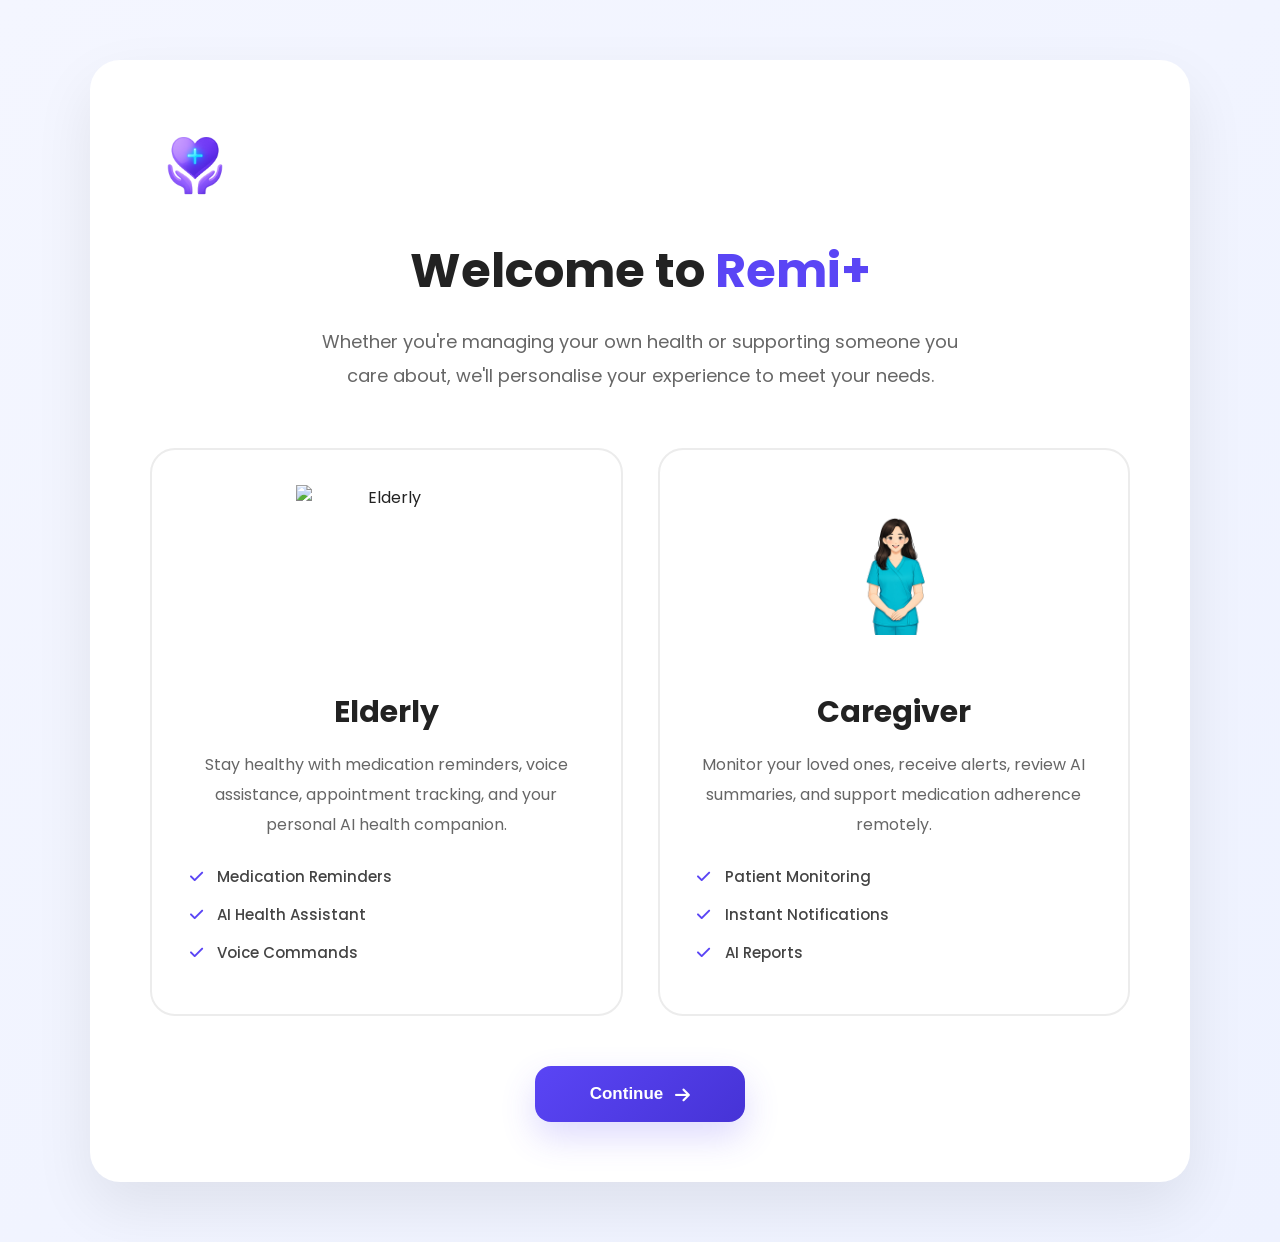
==== choose-role.html @ a14fbc84 "Updated website" ====
<!DOCTYPE html>
<html lang="en">

<head>

    <meta charset="UTF-8">

    <meta name="viewport"
          content="width=device-width, initial-scale=1.0">

    <title>Remi+ | Choose Role</title>

    <!-- Google Font -->

    <link rel="preconnect"
          href="https://fonts.googleapis.com">

    <link rel="preconnect"
          href="https://fonts.gstatic.com"
          crossorigin>

    <link href="https://fonts.googleapis.com/css2?family=Poppins:wght@300;400;500;600;700;800&display=swap"
          rel="stylesheet">

    <!-- Font Awesome -->

    <link rel="stylesheet"
          href="https://cdnjs.cloudflare.com/ajax/libs/font-awesome/6.6.0/css/all.min.css">

    <!-- Global CSS -->

    <link rel="stylesheet"
          href="css/style.css">

</head>

<body>

    <!-- Background -->

    <div class="bg-circle circle-1"></div>

    <div class="bg-circle circle-2"></div>

    <!-- Role Selection -->

    <section class="role-page">

        <div class="role-container">

            <!-- Logo -->

            <img src="images/logo.png"
                 alt="Remi+ Logo"
                 class="role-logo">

            <!-- Heading -->

            <h1>

                Welcome to <span>Remi+</span>

            </h1>

            <p class="role-description">

                Whether you're managing your own health or supporting
                someone you care about, we'll personalise your experience
                to meet your needs.

            </p>

            <!-- Cards -->

            <div class="role-cards">

                                  <!-- Elderly Card -->

                <div class="role-card"
                     id="elderlyCard"
                     onclick="selectRole('elderly')">

                    <div class="card-image">

                        <img src="images/elderly.png"
                             alt="Elderly">

                    </div>

                    <h2>

                        Elderly

                    </h2>

                    <p>

                        Stay healthy with medication reminders,
                        voice assistance, appointment tracking,
                        and your personal AI health companion.

                    </p>

                    <ul>

                        <li>
                            <i class="fa-solid fa-check"></i>
                            Medication Reminders
                        </li>

                        <li>
                            <i class="fa-solid fa-check"></i>
                            AI Health Assistant
                        </li>

                        <li>
                            <i class="fa-solid fa-check"></i>
                            Voice Commands
                        </li>

                    </ul>

                </div>

                <!-- Caregiver Card -->

                <div class="role-card"
                     id="caregiverCard"
                     onclick="selectRole('caregiver')">

                    <div class="card-image">

                        <img src="images/caregiver.png"
                             alt="Caregiver">

                    </div>

                    <h2>

                        Caregiver

                    </h2>

                    <p>

                        Monitor your loved ones, receive alerts,
                        review AI summaries, and support
                        medication adherence remotely.

                    </p>

                    <ul>

                        <li>
                            <i class="fa-solid fa-check"></i>
                            Patient Monitoring
                        </li>

                        <li>
                            <i class="fa-solid fa-check"></i>
                            Instant Notifications
                        </li>

                        <li>
                            <i class="fa-solid fa-check"></i>
                            AI Reports
                        </li>

                    </ul>

                </div>

            </div>

            <!-- Continue Button -->

            <button id="continueBtn"
                    class="continue-btn">

                Continue

                <i class="fa-solid fa-arrow-right"></i>

            </button>

        </div>

    </section>

    <script src="js/script.js"></script>

</body>

</html>
---- css/style.css ----
/* ===========================================
   AI Caregiver Website
   style.css
=========================================== */

/* ========= GOOGLE VARIABLES ========= */

:root {

    --primary: #4F40D0;
    --primary-dark: #3D30B7;
    --secondary: #EEF2FF;

    --white: #FFFFFF;
    --black: #222222;

    --text: #555555;
    --light-text: #777777;

    --background: #F8F9FF;

    --card: #FFFFFF;

    --border-radius: 16px;

    --shadow:
        0 15px 40px rgba(79, 64, 208, .12);

    --transition: .3s ease;

}

/* ========= RESET ========= */

* {

    margin: 0;
    padding: 0;
    box-sizing: border-box;

}

html {

    scroll-behavior: smooth;

}

body {

    font-family: 'Poppins', sans-serif;

    background: var(--background);

    color: var(--black);

    overflow-x: hidden;

}

img {

    max-width: 100%;
    display: block;

}

a {

    text-decoration: none;

}

ul {

    list-style: none;

}

/* ========= CONTAINER ========= */

.container {

    width: 90%;
    max-width: 1300px;

    margin: auto;

}

/* ========= HEADER ========= */

.header {

    position: sticky;

    top: 0;

    width: 100%;

    background: rgba(255,255,255,.90);

    backdrop-filter: blur(15px);

    z-index: 1000;

    box-shadow: 0 5px 20px rgba(0,0,0,.05);

}

.navbar {

    display: flex;

    justify-content: space-between;

    align-items: center;

    padding: 20px 0;

}

.logo {

    display: flex;

    align-items: center;

    gap: 15px;

    font-size: 26px;

    font-weight: 700;

    color: var(--primary);

}

.logo img {

    width: 55px;

}

.nav-links {

    display: flex;

    gap: 35px;

}

.nav-links a {

    color: var(--text);

    transition: var(--transition);

    font-weight: 500;

}

.nav-links a:hover {

    color: var(--primary);

}

/* ========= BUTTONS ========= */

.nav-buttons {

    display: flex;

    gap: 15px;

}

.btn-primary {

    display: inline-flex;

    justify-content: center;

    align-items: center;

    padding: 15px 35px;

    border-radius: 12px;

    background: var(--primary);

    color: white;

    transition: var(--transition);

    font-weight: 600;

}

.btn-primary:hover {

    background: var(--primary-dark);

    transform: translateY(-3px);

}

.btn-outline {

    display: inline-flex;

    justify-content: center;

    align-items: center;

    padding: 15px 35px;

    border: 2px solid var(--primary);

    color: var(--primary);

    border-radius: 12px;

    transition: var(--transition);

}

.btn-outline:hover {

    background: var(--primary);

    color: white;

}

/* ========= HERO ========= */

.hero {

    padding: 100px 0;

}

.hero-grid {

    display: grid;

    grid-template-columns: repeat(2,1fr);

    gap: 80px;

    align-items: center;

}

.tag {

    display: inline-block;

    background: #ECE9FF;

    color: var(--primary);

    padding: 10px 22px;

    border-radius: 30px;

    font-weight: 600;

    margin-bottom: 30px;

}

.hero-content h1 {

    font-size: 65px;

    line-height: 80px;

    margin-bottom: 25px;

}

.hero-content h1 span {

    color: var(--primary);

}

.hero-content p {

    font-size: 18px;

    line-height: 34px;

    color: var(--text);

    margin-bottom: 40px;

}

.hero-buttons {

    display: flex;

    gap: 20px;

}

.hero-image {

    animation: float 5s ease-in-out infinite;

}

/* ========= FLOAT ANIMATION ========= */

@keyframes float {

    0% {

        transform: translateY(0);

    }

    50% {

        transform: translateY(-20px);

    }

    100% {

        transform: translateY(0);

    }

}

/* ===========================================
   FEATURES SECTION
=========================================== */

.features {
    padding: 100px 0;
    background: #ffffff;
}

.section-title {
    text-align: center;
    margin-bottom: 70px;
}

.section-title h2 {
    font-size: 42px;
    color: var(--black);
    margin-bottom: 15px;
}

.section-title p {
    color: var(--text);
    font-size: 18px;
    max-width: 650px;
    margin: auto;
    line-height: 30px;
}

.feature-grid {
    display: grid;
    grid-template-columns: repeat(4, 1fr);
    gap: 30px;
}

.feature-card {
    background: var(--card);
    border-radius: 20px;
    padding: 40px 30px;
    text-align: center;
    transition: var(--transition);
    box-shadow: var(--shadow);
}

.feature-card:hover {
    transform: translateY(-12px);
}

.feature-card i {
    width: 80px;
    height: 80px;
    background: var(--secondary);
    color: var(--primary);
    border-radius: 20px;
    display: flex;
    justify-content: center;
    align-items: center;
    margin: auto;
    font-size: 32px;
}

.feature-card h3 {
    margin-top: 25px;
    margin-bottom: 15px;
    font-size: 24px;
}

.feature-card p {
    color: var(--text);
    line-height: 28px;
}

/* ===========================================
   STATISTICS
=========================================== */

.statistics {
    padding: 100px 0;
    background: linear-gradient(135deg,#4F40D0,#6656F5);
}

.stats-grid {
    display: grid;
    grid-template-columns: repeat(4,1fr);
    gap: 30px;
}

.stat-card {
    background: rgba(255,255,255,.12);
    backdrop-filter: blur(10px);
    padding: 45px;
    text-align: center;
    border-radius: 20px;
    color: white;
}

.stat-card h2 {
    font-size: 52px;
    margin-bottom: 12px;
}

.stat-card p {
    font-size: 18px;
}

/* ===========================================
   TESTIMONIALS
=========================================== */

.reviews {
    padding: 100px 0;
    background: #F8F9FF;
}

.review-grid {
    display: grid;
    grid-template-columns: repeat(3,1fr);
    gap: 30px;
}

.review-card {
    background: white;
    padding: 35px;
    border-radius: 20px;
    box-shadow: var(--shadow);
    transition: .3s;
}

.review-card:hover {
    transform: translateY(-10px);
}

.review-card p {
    color: var(--text);
    line-height: 30px;
    font-size: 17px;
    margin-bottom: 25px;
}

.review-card h4 {
    color: var(--primary);
    font-weight: 600;
}

/* ===========================================
   CALL TO ACTION
=========================================== */

.cta {
    padding: 120px 0;
    text-align: center;
    background: linear-gradient(135deg,#5B4AF1,#4032C4);
    color: white;
}

.cta h2 {
    font-size: 50px;
    margin-bottom: 20px;
}

.cta p {
    font-size: 20px;
    margin-bottom: 40px;
    opacity: .9;
}

.cta .btn-primary {
    background: white;
    color: var(--primary);
}

.cta .btn-primary:hover {
    background: #F1F1F1;
}

/* ===========================================
   FOOTER
=========================================== */

footer {
    background: #1B1B2F;
    color: white;
    padding-top: 70px;
}

.footer-grid {
    display: grid;
    grid-template-columns: 2fr 1fr 1fr 1fr;
    gap: 50px;
}

.footer-grid h3,
.footer-grid h4 {
    margin-bottom: 20px;
}

.footer-grid p {
    color: rgba(255,255,255,.75);
    line-height: 28px;
}

.footer-grid a {
    display: block;
    color: rgba(255,255,255,.75);
    margin-bottom: 12px;
    transition: .3s;
}

.footer-grid a:hover {
    color: white;
}

.copyright {
    text-align: center;
    padding: 30px;
    margin-top: 60px;
    border-top: 1px solid rgba(255,255,255,.08);
    color: rgba(255,255,255,.65);
}

/* ===========================================
   SIMPLE FADE-IN ANIMATION
=========================================== */

.fade-in {
    opacity: 0;
    transform: translateY(40px);
    transition: 0.8s ease;
}

.fade-in.show {
    opacity: 1;
    transform: translateY(0);
}

/* ===========================================
   BACK TO TOP BUTTON
=========================================== */

.back-to-top {
    position: fixed;
    right: 30px;
    bottom: 30px;

    width: 55px;
    height: 55px;

    border-radius: 50%;
    background: var(--primary);

    color: white;

    display: flex;
    justify-content: center;
    align-items: center;

    font-size: 22px;

    cursor: pointer;

    opacity: 0;
    visibility: hidden;

    transition: .3s;

    z-index: 999;
}

.back-to-top.active {
    opacity: 1;
    visibility: visible;
}

.back-to-top:hover {
    background: var(--primary-dark);
    transform: translateY(-5px);
}

/* ===========================================
   SCROLLBAR
=========================================== */

::-webkit-scrollbar {
    width: 10px;
}

::-webkit-scrollbar-track {
    background: #EEEEEE;
}

::-webkit-scrollbar-thumb {
    background: var(--primary);
    border-radius: 30px;
}

::-webkit-scrollbar-thumb:hover {
    background: var(--primary-dark);
}

/* ===========================================
   IMAGE HOVER EFFECT
=========================================== */

.hero-image img {
    transition: .4s ease;
}

.hero-image img:hover {
    transform: scale(1.03);
}

/* ===========================================
   BUTTON EFFECTS
=========================================== */

.btn-primary,
.btn-outline {
    transition: all .3s ease;
}

.btn-primary:hover,
.btn-outline:hover {
    box-shadow: 0 12px 30px rgba(79,64,208,.25);
}

/* ===========================================
   CARD HOVER EFFECT
=========================================== */

.feature-card,
.review-card,
.stat-card {
    transition: all .3s ease;
}

.feature-card:hover,
.review-card:hover,
.stat-card:hover {
    box-shadow: 0 20px 50px rgba(0,0,0,.12);
}

/* ===========================================
   MOBILE MENU BUTTON
=========================================== */

.menu-toggle {
    display: none;

    font-size: 28px;

    cursor: pointer;

    color: var(--primary);
}

/* ===========================================
   TABLET
=========================================== */

@media (max-width: 992px) {

    .hero-grid {

        grid-template-columns: 1fr;

        text-align: center;

        gap: 60px;

    }

    .hero-buttons {

        justify-content: center;

    }

    .feature-grid {

        grid-template-columns: repeat(2,1fr);

    }

    .stats-grid {

        grid-template-columns: repeat(2,1fr);

    }

    .review-grid {

        grid-template-columns: 1fr;

    }

    .footer-grid {

        grid-template-columns: repeat(2,1fr);

    }

}

/* ===========================================
   MOBILE
=========================================== */

@media (max-width:768px){

    .navbar{

        flex-wrap:wrap;

    }

    .menu-toggle{

        display:block;

    }

    .nav-links{

        display:none;

        width:100%;

        flex-direction:column;

        margin-top:25px;

        gap:20px;

    }

    .nav-links.active{

        display:flex;

    }

    .nav-buttons{

        display:none;

    }

    .hero{

        padding:60px 0;

    }

    .hero-content h1{

        font-size:42px;

        line-height:55px;

    }

    .hero-content p{

        font-size:16px;

    }

    .feature-grid{

        grid-template-columns:1fr;

    }

    .stats-grid{

        grid-template-columns:1fr;

    }

    .footer-grid{

        grid-template-columns:1fr;

    }

    .cta h2{

        font-size:34px;

    }

}

/* ===========================================
   SMALL PHONES
=========================================== */

@media (max-width:480px){

    .container{

        width:92%;

    }

    .hero-content h1{

        font-size:34px;

        line-height:45px;

    }

    .btn-primary,
    .btn-outline{

        width:100%;

        justify-content:center;

    }

    .hero-buttons{

        flex-direction:column;

    }

    .section-title h2{

        font-size:30px;

    }

    .cta h2{

        font-size:28px;

    }

    .stat-card h2{

        font-size:42px;

    }

}

/* ===========================================
   SELECTION COLOR
=========================================== */

::selection {

    background: var(--primary);

    color: white;

}

/* ===========================================
   END OF FILE
=========================================== */

.hero-image img{

    width:100%;

    max-width:580px;

    margin:auto;

    animation:float 5s ease-in-out infinite;

}

.logo img{

    width:60px;

    height:60px;

    object-fit:contain;

}

.hero-image{

    position:relative;

}

.hero-image::before{

    content:"";

    position:absolute;

    width:420px;

    height:420px;

    background:#4F40D0;

    opacity:.08;

    border-radius:50%;

    left:50%;

    top:50%;

    transform:translate(-50%,-50%);

    filter:blur(60px);

    z-index:-1;

}

:root{

    --primary:#5A45F5;

    --primary-dark:#4633D6;

    --secondary:#F1EEFF;

    --background:#FAFBFF;

}

/* =====================================================
   ROLE SELECTION PAGE
===================================================== */

.role-page {

    min-height: 100vh;

    display: flex;

    justify-content: center;

    align-items: center;

    padding: 60px 20px;

    background: linear-gradient(135deg, #F4F6FF 0%, #EEF2FF 100%);

    position: relative;

    overflow: hidden;

}

/* ==========================================
   BACKGROUND CIRCLES
========================================== */

.bg-circle {

    position: absolute;

    border-radius: 50%;

    filter: blur(120px);

    z-index: 0;

}

.circle-1 {

    width: 350px;

    height: 350px;

    background: rgba(90,69,245,.18);

    top: -120px;

    left: -120px;

}

.circle-2 {

    width: 300px;

    height: 300px;

    background: rgba(120,100,255,.15);

    bottom: -120px;

    right: -120px;

}

/* ==========================================
   MAIN CONTAINER
========================================== */

.role-container {

    width: 1100px;

    max-width: 100%;

    background: #FFFFFF;

    border-radius: 30px;

    padding: 60px;

    box-shadow: 0 25px 60px rgba(0,0,0,.08);

    text-align: center;

    position: relative;

    z-index: 2;

}

/* ==========================================
   LOGO
========================================== */

.role-logo {

    width: 90px;

    margin-bottom: 25px;

}

/* ==========================================
   TITLE
========================================== */

.role-container h1 {

    font-size: 48px;

    font-weight: 700;

    color: #222;

    margin-bottom: 18px;

}

.role-container h1 span {

    color: #5A45F5;

}

/* ==========================================
   DESCRIPTION
========================================== */

.role-description {

    max-width: 650px;

    margin: auto;

    margin-bottom: 55px;

    font-size: 18px;

    line-height: 34px;

    color: #666;

}

/* =====================================================
   ROLE CARDS
===================================================== */

.role-cards {

    display: grid;

    grid-template-columns: repeat(2, 1fr);

    gap: 35px;

    margin-bottom: 50px;

}

.role-card {

    background: #FFFFFF;

    border: 2px solid #ECECEC;

    border-radius: 25px;

    padding: 35px;

    cursor: pointer;

    transition: all .35s ease;

    position: relative;

    overflow: hidden;

}

.role-card::before {

    content: "";

    position: absolute;

    top: 0;

    left: 0;

    width: 100%;

    height: 6px;

    background: transparent;

    transition: .35s;

}

.role-card:hover {

    transform: translateY(-10px);

    border-color: #5A45F5;

    box-shadow: 0 20px 40px rgba(90,69,245,.15);

}

.role-card:hover::before {

    background: #5A45F5;

}

.role-card.active {

    border-color: #5A45F5;

    background: #F7F5FF;

    box-shadow: 0 20px 45px rgba(90,69,245,.18);

}

.role-card.active::before {

    background: #5A45F5;

}

/* ==========================================
   CARD IMAGE
========================================== */

.card-image {

    display: flex;

    justify-content: center;

    align-items: center;

    margin-bottom: 25px;

}

.card-image img {

    width: 180px;

    height: 180px;

    object-fit: contain;

    transition: transform .35s ease;

}

.role-card:hover .card-image img {

    transform: scale(1.05);

}

/* ==========================================
   CARD TITLE
========================================== */

.role-card h2 {

    font-size: 30px;

    font-weight: 700;

    color: #222;

    margin-bottom: 15px;

}

/* ==========================================
   CARD DESCRIPTION
========================================== */

.role-card p {

    color: #666;

    font-size: 16px;

    line-height: 30px;

    margin-bottom: 25px;

}

/* ==========================================
   FEATURE LIST
========================================== */

.role-card ul {

    list-style: none;

    padding: 0;

    margin: 0;

    text-align: left;

}

.role-card ul li {

    display: flex;

    align-items: center;

    gap: 12px;

    margin-bottom: 15px;

    font-size: 15px;

    color: #444;

    font-weight: 500;

}

.role-card ul li i {

    color: #5A45F5;

    width: 18px;

    text-align: center;

}

.selected-badge {

    position: absolute;

    top: 18px;

    right: 18px;

    width: 34px;

    height: 34px;

    border-radius: 50%;

    background: #5A45F5;

    color: white;

    display: flex;

    justify-content: center;

    align-items: center;

    opacity: 0;

    transform: scale(.8);

    transition: all .3s ease;

}

.role-card.active .selected-badge {

    opacity: 1;

    transform: scale(1);

}

/* =====================================================
   CONTINUE BUTTON
===================================================== */

.continue-btn {

    display: inline-flex;

    align-items: center;

    justify-content: center;

    gap: 12px;

    padding: 18px 55px;

    border: none;

    border-radius: 16px;

    background: linear-gradient(135deg, #5A45F5, #4633D6);

    color: #FFFFFF;

    font-size: 17px;

    font-weight: 600;

    cursor: pointer;

    transition: all .35s ease;

    box-shadow: 0 15px 35px rgba(90,69,245,.20);

}

.continue-btn:hover {

    transform: translateY(-4px);

    box-shadow: 0 25px 45px rgba(90,69,245,.30);

}

.continue-btn:active {

    transform: scale(.98);

}

.continue-btn i {

    transition: transform .3s ease;

}

.continue-btn:hover i {

    transform: translateX(5px);

}

/* ==========================================
   FADE IN ANIMATION
========================================== */

.role-container {

    animation: fadeIn .8s ease;

}

.role-card {

    animation: slideUp .7s ease;

}

.role-card:nth-child(2) {

    animation-delay: .15s;

}

@keyframes fadeIn {

    from {

        opacity: 0;

        transform: scale(.96);

    }

    to {

        opacity: 1;

        transform: scale(1);

    }

}

@keyframes slideUp {

    from {

        opacity: 0;

        transform: translateY(40px);

    }

    to {

        opacity: 1;

        transform: translateY(0);

    }

}

/* ==========================================
   RESPONSIVE TABLET
========================================== */

@media screen and (max-width: 992px) {

    .role-container {

        padding: 50px 40px;

    }

    .role-cards {

        grid-template-columns: 1fr;

        gap: 30px;

    }

    .role-container h1 {

        font-size: 40px;

    }

    .role-description {

        font-size: 17px;

        line-height: 30px;

    }

}

/* ==========================================
   RESPONSIVE MOBILE
========================================== */

@media screen and (max-width: 768px) {

    .role-page {

        padding: 30px 15px;

    }

    .role-container {

        padding: 35px 25px;

        border-radius: 25px;

    }

    .role-logo {

        width: 75px;

    }

    .role-container h1 {

        font-size: 32px;

    }

    .role-description {

        font-size: 15px;

        line-height: 28px;

        margin-bottom: 35px;

    }

    .role-card {

        padding: 25px;

    }

    .card-image img {

        width: 140px;

        height: 140px;

    }

    .role-card h2 {

        font-size: 24px;

    }

    .role-card p {

        font-size: 15px;

        line-height: 28px;

    }

    .continue-btn {

        width: 100%;

    }

}

/* ==========================================
   SMALL MOBILE
========================================== */

@media screen and (max-width: 480px) {

    .role-container {

        padding: 25px 18px;

    }

    .role-container h1 {

        font-size: 28px;

    }

    .card-image img {

        width: 120px;

        height: 120px;

    }

}
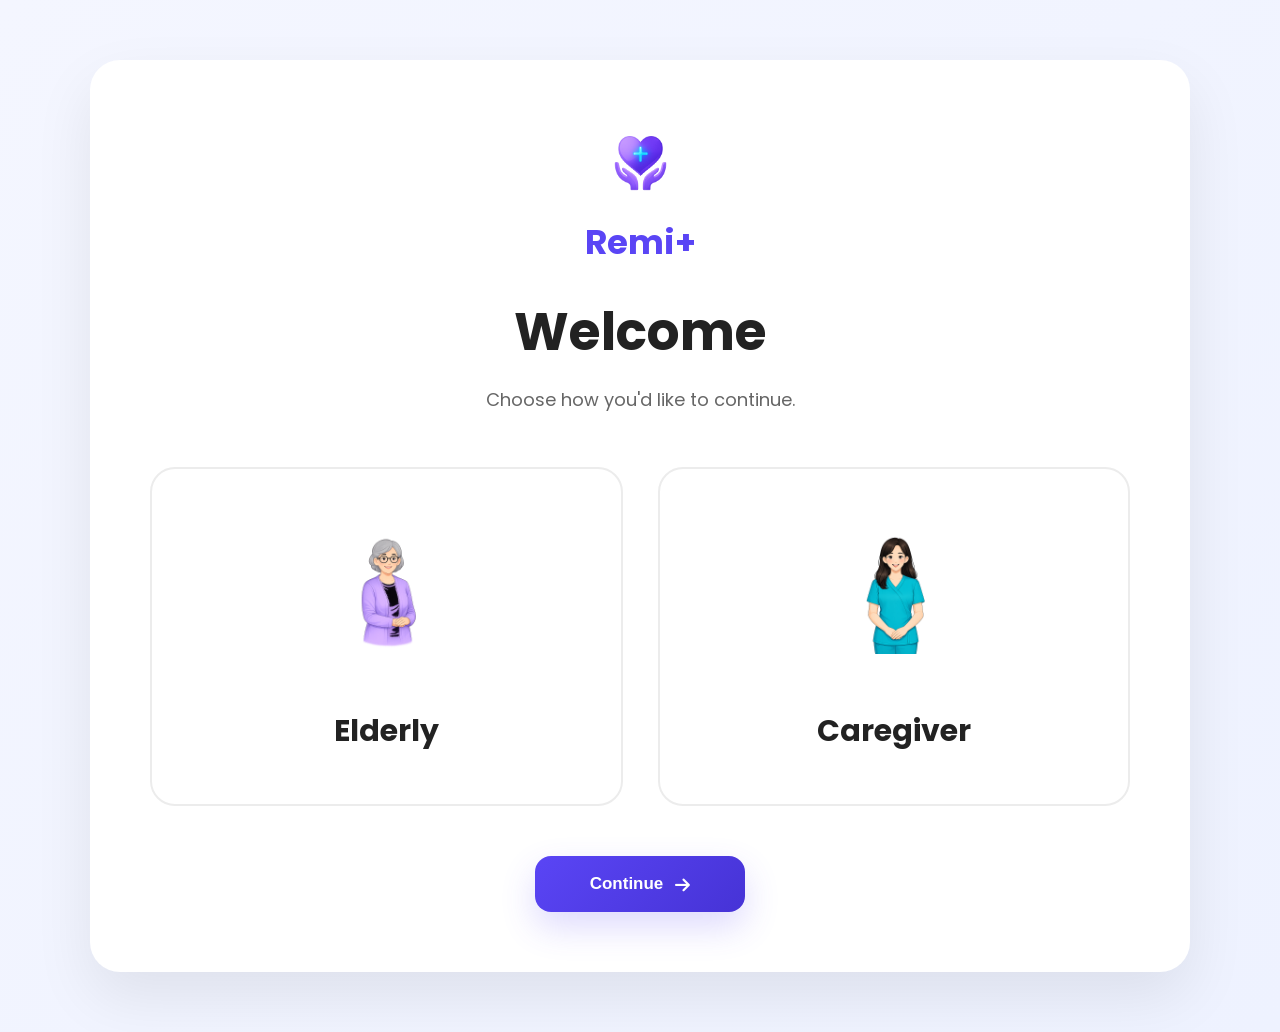
==== commit 324e29cf: "Updated website" ====
--- a/choose-role.html
+++ b/choose-role.html
@@ -42,43 +42,59 @@
 
     <div class="bg-circle circle-2"></div>
 
-    <!-- Role Selection -->
+    <!-- ======================================
+         ROLE SELECTION
+    ======================================= -->
 
     <section class="role-page">
 
         <div class="role-container">
 
-            <!-- Logo -->
+            <!-- Brand -->
 
-            <img src="images/logo.png"
-                 alt="Remi+ Logo"
-                 class="role-logo">
+            <div class="brand">
+
+                <img src="images/logo.png"
+                     alt="Remi+ Logo"
+                     class="brand-logo">
+
+                <h2>
+
+                    Remi+
+
+                </h2>
+
+            </div>
 
             <!-- Heading -->
 
             <h1>
 
-                Welcome to <span>Remi+</span>
+                Welcome
 
             </h1>
 
             <p class="role-description">
 
-                Whether you're managing your own health or supporting
-                someone you care about, we'll personalise your experience
-                to meet your needs.
+                Choose how you'd like to continue.
 
             </p>
 
-            <!-- Cards -->
+            <!-- Role Cards -->
 
             <div class="role-cards">
 
-                                  <!-- Elderly Card -->
+                <!-- Elderly -->
 
                 <div class="role-card"
                      id="elderlyCard"
                      onclick="selectRole('elderly')">
+
+                    <div class="selected-badge">
+
+                        <i class="fa-solid fa-check"></i>
+
+                    </div>
 
                     <div class="card-image">
 
@@ -93,40 +109,19 @@
 
                     </h2>
 
-                    <p>
-
-                        Stay healthy with medication reminders,
-                        voice assistance, appointment tracking,
-                        and your personal AI health companion.
-
-                    </p>
-
-                    <ul>
-
-                        <li>
-                            <i class="fa-solid fa-check"></i>
-                            Medication Reminders
-                        </li>
-
-                        <li>
-                            <i class="fa-solid fa-check"></i>
-                            AI Health Assistant
-                        </li>
-
-                        <li>
-                            <i class="fa-solid fa-check"></i>
-                            Voice Commands
-                        </li>
-
-                    </ul>
-
                 </div>
 
-                <!-- Caregiver Card -->
+                <!-- Caregiver -->
 
                 <div class="role-card"
                      id="caregiverCard"
                      onclick="selectRole('caregiver')">
+
+                    <div class="selected-badge">
+
+                        <i class="fa-solid fa-check"></i>
+
+                    </div>
 
                     <div class="card-image">
 
@@ -141,38 +136,11 @@
 
                     </h2>
 
-                    <p>
-
-                        Monitor your loved ones, receive alerts,
-                        review AI summaries, and support
-                        medication adherence remotely.
-
-                    </p>
-
-                    <ul>
-
-                        <li>
-                            <i class="fa-solid fa-check"></i>
-                            Patient Monitoring
-                        </li>
-
-                        <li>
-                            <i class="fa-solid fa-check"></i>
-                            Instant Notifications
-                        </li>
-
-                        <li>
-                            <i class="fa-solid fa-check"></i>
-                            AI Reports
-                        </li>
-
-                    </ul>
-
                 </div>
 
             </div>
 
-            <!-- Continue Button -->
+            <!-- Continue -->
 
             <button id="continueBtn"
                     class="continue-btn">
@@ -187,6 +155,8 @@
 
     </section>
 
+    <!-- JavaScript -->
+
     <script src="js/script.js"></script>
 
 </body>
--- a/css/style.css
+++ b/css/style.css
@@ -1619,4 +1619,216 @@
 
     }
 
+}
+
+/* ==========================================
+   MOBILE VIEW
+========================================== */
+
+@media screen and (max-width: 768px) {
+
+    .role-container {
+
+        padding: 30px 20px;
+
+    }
+
+    .role-container h1 {
+
+        font-size: 30px;
+
+    }
+
+    .role-description {
+
+        font-size: 15px;
+
+        margin-bottom: 30px;
+
+    }
+
+    .role-cards {
+
+        display: flex;
+
+        flex-direction: row;
+
+        justify-content: center;
+
+        align-items: stretch;
+
+        gap: 15px;
+
+    }
+
+    .role-card {
+
+        width: 48%;
+
+        height: auto;
+
+        padding: 20px 15px;
+
+    }
+
+    .role-image {
+
+        width: 130px;
+
+        margin-bottom: 15px;
+
+    }
+
+    .role-card h2 {
+
+        font-size: 18px;
+
+        margin: 0;
+
+    }
+
+    /* Hide description */
+
+    .role-card p {
+
+        display: none;
+
+    }
+
+    /* Hide bullet points */
+
+    .role-card ul {
+
+        display: none;
+
+    }
+
+    .continue-btn {
+
+        width: 100%;
+
+        margin-top: 25px;
+
+    }
+
+}
+
+@media screen and (max-width: 480px) {
+
+    .role-card {
+
+        width: 48%;
+
+        padding: 15px 10px;
+
+    }
+
+    .role-image {
+
+        width: 100px;
+
+    }
+
+    .role-card h2 {
+
+        font-size: 16px;
+
+    }
+
+}
+
+.brand {
+
+    display: flex;
+
+    flex-direction: column;
+
+    align-items: center;
+
+    margin-bottom: 25px;
+
+}
+
+.brand-logo {
+
+    width: 85px;
+
+    height: auto;
+
+    margin-bottom: 12px;
+
+}
+
+.brand h2 {
+
+    font-size: 34px;
+
+    font-weight: 700;
+
+    color: #5A45F5;
+
+}
+
+.role-container h1 {
+
+    font-size: 52px;
+
+    font-weight: 700;
+
+    margin-bottom: 12px;
+
+    color: #222;
+
+}
+
+.role-description {
+
+    font-size: 18px;
+
+    color: #666;
+
+    margin-bottom: 50px;
+
+}
+
+.role-card {
+
+    position: relative;
+
+}
+
+.selected-badge {
+
+    position: absolute;
+
+    top: 20px;
+
+    right: 20px;
+
+    width: 34px;
+
+    height: 34px;
+
+    border-radius: 50%;
+
+    background: #5A45F5;
+
+    color: white;
+
+    display: flex;
+
+    justify-content: center;
+
+    align-items: center;
+
+    opacity: 0;
+
+    transition: .3s;
+
+}
+
+.role-card.active .selected-badge {
+
+    opacity: 1;
+
 }
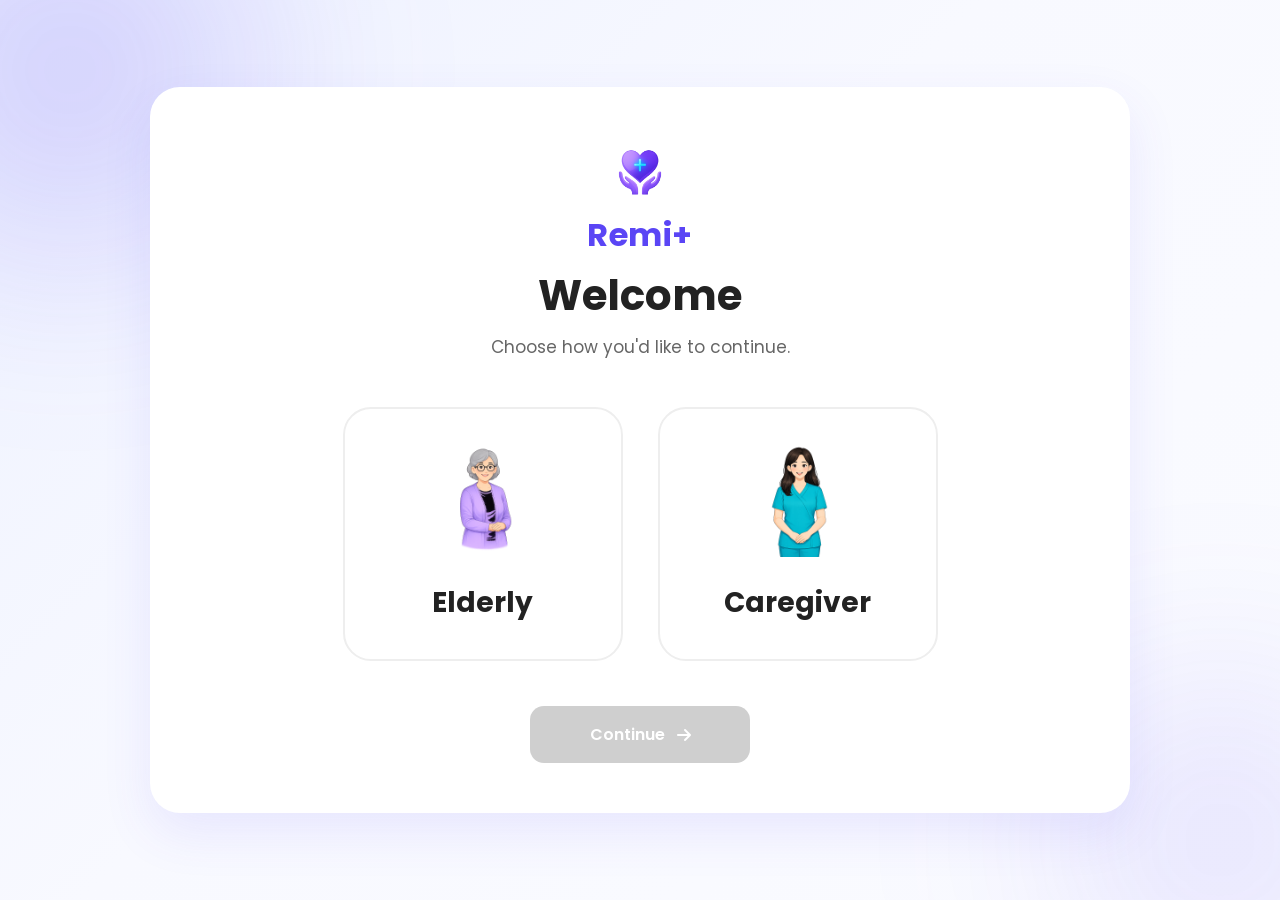
==== commit 15a471cd: "Updated website" ====
--- a/choose-role.html
+++ b/choose-role.html
@@ -87,8 +87,7 @@
                 <!-- Elderly -->
 
                 <div class="role-card"
-                     id="elderlyCard"
-                     onclick="selectRole('elderly')">
+                     id="elderlyCard">
 
                     <div class="selected-badge">
 
@@ -114,8 +113,7 @@
                 <!-- Caregiver -->
 
                 <div class="role-card"
-                     id="caregiverCard"
-                     onclick="selectRole('caregiver')">
+                     id="caregiverCard">
 
                     <div class="selected-badge">
 
--- a/css/style.css
+++ b/css/style.css
@@ -1,47 +1,45 @@
-/* ===========================================
-   AI Caregiver Website
-   style.css
-=========================================== */
-
-/* ========= GOOGLE VARIABLES ========= */
+/* ==========================================
+   VARIABLES
+========================================== */
 
 :root {
 
-    --primary: #4F40D0;
-    --primary-dark: #3D30B7;
-    --secondary: #EEF2FF;
-
-    --white: #FFFFFF;
-    --black: #222222;
-
-    --text: #555555;
-    --light-text: #777777;
+    --primary: #5A45F5;
+    --primary-dark: #4633D6;
 
     --background: #F8F9FF;
 
     --card: #FFFFFF;
 
-    --border-radius: 16px;
-
-    --shadow:
-        0 15px 40px rgba(79, 64, 208, .12);
+    --text: #222222;
+    --text-light: #666666;
+
+    --shadow: 0 20px 50px rgba(90, 69, 245, .10);
+
+    --radius: 30px;
 
     --transition: .3s ease;
 
 }
 
-/* ========= RESET ========= */
+/* ==========================================
+   RESET
+========================================== */
 
 * {
 
     margin: 0;
+
     padding: 0;
+
     box-sizing: border-box;
 
 }
 
 html {
 
+    font-size: 16px;
+
     scroll-behavior: smooth;
 
 }
@@ -50,9 +48,16 @@
 
     font-family: 'Poppins', sans-serif;
 
-    background: var(--background);
-
-    color: var(--black);
+    background: linear-gradient(
+        135deg,
+        #EEF2FF 0%,
+        #F8F9FF 45%,
+        #FAFBFF 100%
+    );
+
+    color: var(--text);
+
+    min-height: 100vh;
 
     overflow-x: hidden;
 
@@ -60,8 +65,9 @@
 
 img {
 
+    display: block;
+
     max-width: 100%;
-    display: block;
 
 }
 
@@ -69,6 +75,20 @@
 
     text-decoration: none;
 
+    color: inherit;
+
+}
+
+button {
+
+    font-family: inherit;
+
+    border: none;
+
+    outline: none;
+
+    cursor: pointer;
+
 }
 
 ul {
@@ -77,1758 +97,706 @@
 
 }
 
-/* ========= CONTAINER ========= */
-
-.container {
-
-    width: 90%;
-    max-width: 1300px;
-
-    margin: auto;
-
-}
-
-/* ========= HEADER ========= */
-
-.header {
-
-    position: sticky;
-
-    top: 0;
+/* ==========================================
+   BACKGROUND CIRCLES
+========================================== */
+
+.bg-circle {
+
+    position: fixed;
+
+    border-radius: 50%;
+
+    filter: blur(100px);
+
+    z-index: -1;
+
+    pointer-events: none;
+
+}
+
+.circle-1 {
+
+    width: 380px;
+
+    height: 380px;
+
+    background: rgba(90, 69, 245, 0.18);
+
+    top: -120px;
+
+    left: -120px;
+
+}
+
+.circle-2 {
+
+    width: 320px;
+
+    height: 320px;
+
+    background: rgba(90, 69, 245, 0.12);
+
+    bottom: -100px;
+
+    right: -100px;
+
+}
+
+/* ==========================================
+   ROLE PAGE
+========================================== */
+
+.role-page {
+
+    min-height: 100vh;
+
+    display: flex;
+
+    justify-content: center;
+
+    align-items: center;
+
+    padding: 40px 20px;
+
+}
+
+/* ==========================================
+   MAIN CONTAINER
+========================================== */
+
+.role-container {
 
     width: 100%;
 
-    background: rgba(255,255,255,.90);
-
-    backdrop-filter: blur(15px);
-
-    z-index: 1000;
-
-    box-shadow: 0 5px 20px rgba(0,0,0,.05);
-
-}
-
-.navbar {
+    max-width: 980px;
+
+    background: var(--card);
+
+    border-radius: var(--radius);
+
+    padding: 50px 60px;
+
+    text-align: center;
+
+    box-shadow: var(--shadow);
+
+    position: relative;
+
+    overflow: hidden;
+
+}
+
+/* ==========================================
+   BRAND
+========================================== */
+
+.brand {
 
     display: flex;
 
-    justify-content: space-between;
+    flex-direction: column;
 
     align-items: center;
 
-    padding: 20px 0;
-
-}
-
-.logo {
+    justify-content: center;
+
+    margin-bottom: 20px;
+
+}
+
+.brand-logo {
+
+    width: 70px;
+
+    height: auto;
+
+    object-fit: contain;
+
+    margin-bottom: 12px;
+
+    user-select: none;
+
+}
+
+.brand h2 {
+
+    font-size: 32px;
+
+    font-weight: 700;
+
+    color: var(--primary);
+
+    letter-spacing: 0.5px;
+
+    line-height: 1;
+
+}
+
+/* ==========================================
+   HEADING
+========================================== */
+
+.role-container h1 {
+
+    font-size: 42px;
+
+    font-weight: 700;
+
+    color: var(--text);
+
+    line-height: 1.2;
+
+    margin-bottom: 12px;
+
+}
+
+.role-description {
+
+    max-width: 520px;
+
+    margin: 0 auto 45px;
+
+    font-size: 17px;
+
+    font-weight: 400;
+
+    line-height: 1.7;
+
+    color: var(--text-light);
+
+}
+
+/* ==========================================
+   ROLE CARDS
+========================================== */
+
+.role-cards {
 
     display: flex;
 
+    justify-content: center;
+
+    align-items: stretch;
+
+    gap: 35px;
+
+    margin-bottom: 45px;
+
+}
+
+/* ==========================================
+   INDIVIDUAL CARD
+========================================== */
+
+.role-card {
+
+    position: relative;
+
+    width: 280px;
+
+    background: #FFFFFF;
+
+    border: 2px solid #EEEEEE;
+
+    border-radius: 28px;
+
+    padding: 35px 25px;
+
+    cursor: pointer;
+
+    transition: all .3s ease;
+
+    display: flex;
+
+    flex-direction: column;
+
     align-items: center;
 
-    gap: 15px;
-
-    font-size: 26px;
+}
+
+.role-card:hover {
+
+    transform: translateY(-8px);
+
+    border-color: var(--primary);
+
+    box-shadow: 0 20px 50px rgba(90, 69, 245, .15);
+
+}
+
+/* ==========================================
+   ACTIVE CARD
+========================================== */
+
+.role-card.active {
+
+    border-color: var(--primary);
+
+    background: #F8F6FF;
+
+    box-shadow: 0 20px 50px rgba(90, 69, 245, .18);
+
+}
+
+/* ==========================================
+   SELECTION BADGE
+========================================== */
+
+.selected-badge {
+
+    position: absolute;
+
+    top: 18px;
+
+    right: 18px;
+
+    width: 34px;
+
+    height: 34px;
+
+    border-radius: 50%;
+
+    background: var(--primary);
+
+    color: #FFFFFF;
+
+    display: flex;
+
+    justify-content: center;
+
+    align-items: center;
+
+    opacity: 0;
+
+    transform: scale(.8);
+
+    transition: .3s;
+
+}
+
+.role-card.active .selected-badge {
+
+    opacity: 1;
+
+    transform: scale(1);
+
+}
+
+/* ==========================================
+   CHARACTER IMAGE
+========================================== */
+
+.card-image {
+
+    display: flex;
+
+    justify-content: center;
+
+    align-items: center;
+
+    margin-bottom: 25px;
+
+}
+
+.card-image img {
+
+    width: 170px;
+
+    height: auto;
+
+    object-fit: contain;
+
+    transition: transform .3s ease;
+
+}
+
+.role-card:hover .card-image img {
+
+    transform: scale(1.05);
+
+}
+
+/* ==========================================
+   CARD TITLE
+========================================== */
+
+.role-card h2 {
+
+    font-size: 28px;
 
     font-weight: 700;
 
-    color: var(--primary);
-
-}
-
-.logo img {
+    color: var(--text);
+
+}
+
+/* ==========================================
+   CONTINUE BUTTON
+========================================== */
+
+.continue-btn {
+
+    display: inline-flex;
+
+    justify-content: center;
+
+    align-items: center;
+
+    gap: 12px;
+
+    min-width: 220px;
+
+    padding: 16px 36px;
+
+    background: var(--primary);
+
+    color: #FFFFFF;
+
+    font-size: 16px;
+
+    font-weight: 600;
+
+    border: none;
+
+    border-radius: 14px;
+
+    cursor: pointer;
+
+    transition: all .3s ease;
+
+    box-shadow: 0 12px 30px rgba(90, 69, 245, .20);
+
+}
+
+.continue-btn:hover {
+
+    background: var(--primary-dark);
+
+    transform: translateY(-3px);
+
+    box-shadow: 0 18px 40px rgba(90, 69, 245, .30);
+
+}
+
+.continue-btn:active {
+
+    transform: translateY(0);
+
+}
+
+.continue-btn i {
+
+    transition: transform .3s ease;
+
+}
+
+.continue-btn:hover i {
+
+    transform: translateX(6px);
+
+}
+
+/* ==========================================
+   DISABLED BUTTON
+========================================== */
+
+.continue-btn:disabled {
+
+    background: #CFCFCF;
+
+    color: #FFFFFF;
+
+    cursor: not-allowed;
+
+    box-shadow: none;
+
+    transform: none;
+
+}
+
+.continue-btn:disabled i {
+
+    transform: none;
+
+}
+
+/* ==========================================
+   RESPONSIVE DESIGN
+========================================== */
+
+/* ========= LAPTOP ========= */
+
+@media screen and (max-width: 1200px) {
+
+    .role-container {
+
+        max-width: 900px;
+
+        padding: 45px 50px;
+
+    }
+
+    .role-card {
+
+        width: 250px;
+
+    }
+
+    .card-image img {
+
+        width: 150px;
+
+    }
+
+}
+
+/* ========= TABLET ========= */
+
+@media screen and (max-width: 992px) {
+
+    .role-container {
+
+        max-width: 700px;
+
+        padding: 40px;
+
+    }
+
+    .role-cards {
+
+        gap: 20px;
+
+    }
+
+    .role-card {
+
+        width: 220px;
+
+        padding: 25px 20px;
+
+    }
+
+    .card-image img {
+
+        width: 130px;
+
+    }
+
+    .role-container h1 {
+
+        font-size: 36px;
+
+    }
+
+    .brand-logo {
+
+        width: 60px;
+
+    }
+
+}
+
+/* ========= MOBILE ========= */
+
+@media screen and (max-width: 768px) {
+
+    .role-page {
+
+        padding: 20px;
+
+    }
+
+    .role-container {
+
+        padding: 30px 25px;
+
+    }
+
+    .role-cards {
+
+        flex-direction: row;
+
+        gap: 15px;
+
+    }
+
+    .role-card {
+
+        width: 48%;
+
+        padding: 20px 15px;
+
+    }
+
+    .card-image img {
+
+        width: 100px;
+
+    }
+
+    .role-card h2 {
+
+        font-size: 20px;
+
+    }
+
+    .role-container h1 {
+
+        font-size: 30px;
+
+    }
+
+    .role-description {
+
+        font-size: 15px;
+
+        margin-bottom: 30px;
+
+    }
+
+    .continue-btn {
+
+        width: 100%;
+
+    }
+
+}
+
+/* ========= SMALL PHONES ========= */
+
+@media screen and (max-width: 480px) {
+
+    .brand-logo {
+
+        width: 50px;
+
+    }
+
+    .brand h2 {
+
+        font-size: 24px;
+
+    }
+
+    .role-container {
+
+        padding: 25px 18px;
+
+    }
+
+    .role-card {
+
+        padding: 15px 10px;
+
+    }
+
+    .card-image img {
+
+        width: 80px;
+
+    }
+
+    .role-card h2 {
+
+        font-size: 16px;
+
+    }
+
+    .continue-btn {
+
+        font-size: 15px;
+
+        padding: 14px;
+
+    }
+
+}
+
+/* ==========================================
+   BACK TO TOP BUTTON
+========================================== */
+
+.back-to-top {
+
+    position: fixed;
+
+    right: 25px;
+
+    bottom: 25px;
 
     width: 55px;
 
-}
-
-.nav-links {
+    height: 55px;
+
+    border: none;
+
+    border-radius: 50%;
+
+    background: var(--primary);
+
+    color: white;
+
+    font-size: 18px;
 
     display: flex;
 
-    gap: 35px;
-
-}
-
-.nav-links a {
-
-    color: var(--text);
-
-    transition: var(--transition);
-
-    font-weight: 500;
-
-}
-
-.nav-links a:hover {
-
-    color: var(--primary);
-
-}
-
-/* ========= BUTTONS ========= */
-
-.nav-buttons {
-
-    display: flex;
-
-    gap: 15px;
-
-}
-
-.btn-primary {
-
-    display: inline-flex;
-
     justify-content: center;
 
     align-items: center;
 
-    padding: 15px 35px;
-
-    border-radius: 12px;
-
-    background: var(--primary);
-
-    color: white;
-
-    transition: var(--transition);
-
-    font-weight: 600;
-
-}
-
-.btn-primary:hover {
+    cursor: pointer;
+
+    opacity: 0;
+
+    visibility: hidden;
+
+    transform: translateY(20px);
+
+    transition: all .3s ease;
+
+    box-shadow: 0 12px 30px rgba(90,69,245,.25);
+
+    z-index: 999;
+
+}
+
+.back-to-top.active {
+
+    opacity: 1;
+
+    visibility: visible;
+
+    transform: translateY(0);
+
+}
+
+.back-to-top:hover {
 
     background: var(--primary-dark);
 
-    transform: translateY(-3px);
-
-}
-
-.btn-outline {
-
-    display: inline-flex;
-
-    justify-content: center;
-
-    align-items: center;
-
-    padding: 15px 35px;
-
-    border: 2px solid var(--primary);
-
-    color: var(--primary);
-
-    border-radius: 12px;
-
-    transition: var(--transition);
-
-}
-
-.btn-outline:hover {
-
-    background: var(--primary);
-
-    color: white;
-
-}
-
-/* ========= HERO ========= */
-
-.hero {
-
-    padding: 100px 0;
-
-}
-
-.hero-grid {
-
-    display: grid;
-
-    grid-template-columns: repeat(2,1fr);
-
-    gap: 80px;
-
-    align-items: center;
-
-}
-
-.tag {
-
-    display: inline-block;
-
-    background: #ECE9FF;
-
-    color: var(--primary);
-
-    padding: 10px 22px;
-
-    border-radius: 30px;
-
-    font-weight: 600;
-
-    margin-bottom: 30px;
-
-}
-
-.hero-content h1 {
-
-    font-size: 65px;
-
-    line-height: 80px;
-
-    margin-bottom: 25px;
-
-}
-
-.hero-content h1 span {
-
-    color: var(--primary);
-
-}
-
-.hero-content p {
-
-    font-size: 18px;
-
-    line-height: 34px;
-
-    color: var(--text);
-
-    margin-bottom: 40px;
-
-}
-
-.hero-buttons {
-
-    display: flex;
-
-    gap: 20px;
-
-}
-
-.hero-image {
-
-    animation: float 5s ease-in-out infinite;
-
-}
-
-/* ========= FLOAT ANIMATION ========= */
-
-@keyframes float {
-
-    0% {
-
-        transform: translateY(0);
-
-    }
-
-    50% {
-
-        transform: translateY(-20px);
-
-    }
-
-    100% {
-
-        transform: translateY(0);
-
-    }
-
-}
-
-/* ===========================================
-   FEATURES SECTION
-=========================================== */
-
-.features {
-    padding: 100px 0;
-    background: #ffffff;
-}
-
-.section-title {
-    text-align: center;
-    margin-bottom: 70px;
-}
-
-.section-title h2 {
-    font-size: 42px;
-    color: var(--black);
-    margin-bottom: 15px;
-}
-
-.section-title p {
-    color: var(--text);
-    font-size: 18px;
-    max-width: 650px;
-    margin: auto;
-    line-height: 30px;
-}
-
-.feature-grid {
-    display: grid;
-    grid-template-columns: repeat(4, 1fr);
-    gap: 30px;
-}
-
-.feature-card {
-    background: var(--card);
-    border-radius: 20px;
-    padding: 40px 30px;
-    text-align: center;
-    transition: var(--transition);
-    box-shadow: var(--shadow);
-}
-
-.feature-card:hover {
-    transform: translateY(-12px);
-}
-
-.feature-card i {
-    width: 80px;
-    height: 80px;
-    background: var(--secondary);
-    color: var(--primary);
-    border-radius: 20px;
-    display: flex;
-    justify-content: center;
-    align-items: center;
-    margin: auto;
-    font-size: 32px;
-}
-
-.feature-card h3 {
-    margin-top: 25px;
-    margin-bottom: 15px;
-    font-size: 24px;
-}
-
-.feature-card p {
-    color: var(--text);
-    line-height: 28px;
-}
-
-/* ===========================================
-   STATISTICS
-=========================================== */
-
-.statistics {
-    padding: 100px 0;
-    background: linear-gradient(135deg,#4F40D0,#6656F5);
-}
-
-.stats-grid {
-    display: grid;
-    grid-template-columns: repeat(4,1fr);
-    gap: 30px;
-}
-
-.stat-card {
-    background: rgba(255,255,255,.12);
-    backdrop-filter: blur(10px);
-    padding: 45px;
-    text-align: center;
-    border-radius: 20px;
-    color: white;
-}
-
-.stat-card h2 {
-    font-size: 52px;
-    margin-bottom: 12px;
-}
-
-.stat-card p {
-    font-size: 18px;
-}
-
-/* ===========================================
-   TESTIMONIALS
-=========================================== */
-
-.reviews {
-    padding: 100px 0;
-    background: #F8F9FF;
-}
-
-.review-grid {
-    display: grid;
-    grid-template-columns: repeat(3,1fr);
-    gap: 30px;
-}
-
-.review-card {
-    background: white;
-    padding: 35px;
-    border-radius: 20px;
-    box-shadow: var(--shadow);
-    transition: .3s;
-}
-
-.review-card:hover {
-    transform: translateY(-10px);
-}
-
-.review-card p {
-    color: var(--text);
-    line-height: 30px;
-    font-size: 17px;
-    margin-bottom: 25px;
-}
-
-.review-card h4 {
-    color: var(--primary);
-    font-weight: 600;
-}
-
-/* ===========================================
-   CALL TO ACTION
-=========================================== */
-
-.cta {
-    padding: 120px 0;
-    text-align: center;
-    background: linear-gradient(135deg,#5B4AF1,#4032C4);
-    color: white;
-}
-
-.cta h2 {
-    font-size: 50px;
-    margin-bottom: 20px;
-}
-
-.cta p {
-    font-size: 20px;
-    margin-bottom: 40px;
-    opacity: .9;
-}
-
-.cta .btn-primary {
-    background: white;
-    color: var(--primary);
-}
-
-.cta .btn-primary:hover {
-    background: #F1F1F1;
-}
-
-/* ===========================================
-   FOOTER
-=========================================== */
-
-footer {
-    background: #1B1B2F;
-    color: white;
-    padding-top: 70px;
-}
-
-.footer-grid {
-    display: grid;
-    grid-template-columns: 2fr 1fr 1fr 1fr;
-    gap: 50px;
-}
-
-.footer-grid h3,
-.footer-grid h4 {
-    margin-bottom: 20px;
-}
-
-.footer-grid p {
-    color: rgba(255,255,255,.75);
-    line-height: 28px;
-}
-
-.footer-grid a {
-    display: block;
-    color: rgba(255,255,255,.75);
-    margin-bottom: 12px;
-    transition: .3s;
-}
-
-.footer-grid a:hover {
-    color: white;
-}
-
-.copyright {
-    text-align: center;
-    padding: 30px;
-    margin-top: 60px;
-    border-top: 1px solid rgba(255,255,255,.08);
-    color: rgba(255,255,255,.65);
-}
-
-/* ===========================================
-   SIMPLE FADE-IN ANIMATION
-=========================================== */
+    transform: translateY(-5px);
+
+}
+
+/* ==========================================
+   FADE IN ANIMATION
+========================================== */
 
 .fade-in {
+
     opacity: 0;
-    transform: translateY(40px);
-    transition: 0.8s ease;
+
+    transform: translateY(35px);
+
+    transition: all .8s ease;
+
 }
 
 .fade-in.show {
+
     opacity: 1;
+
     transform: translateY(0);
-}
-
-/* ===========================================
-   BACK TO TOP BUTTON
-=========================================== */
-
-.back-to-top {
-    position: fixed;
-    right: 30px;
-    bottom: 30px;
-
-    width: 55px;
-    height: 55px;
-
-    border-radius: 50%;
-    background: var(--primary);
-
-    color: white;
-
-    display: flex;
-    justify-content: center;
-    align-items: center;
-
-    font-size: 22px;
-
-    cursor: pointer;
-
-    opacity: 0;
-    visibility: hidden;
-
-    transition: .3s;
-
-    z-index: 999;
-}
-
-.back-to-top.active {
-    opacity: 1;
-    visibility: visible;
-}
-
-.back-to-top:hover {
-    background: var(--primary-dark);
-    transform: translateY(-5px);
-}
-
-/* ===========================================
-   SCROLLBAR
-=========================================== */
-
-::-webkit-scrollbar {
-    width: 10px;
-}
-
-::-webkit-scrollbar-track {
-    background: #EEEEEE;
-}
-
-::-webkit-scrollbar-thumb {
-    background: var(--primary);
-    border-radius: 30px;
-}
-
-::-webkit-scrollbar-thumb:hover {
-    background: var(--primary-dark);
-}
-
-/* ===========================================
-   IMAGE HOVER EFFECT
-=========================================== */
-
-.hero-image img {
-    transition: .4s ease;
-}
-
-.hero-image img:hover {
-    transform: scale(1.03);
-}
-
-/* ===========================================
-   BUTTON EFFECTS
-=========================================== */
-
-.btn-primary,
-.btn-outline {
-    transition: all .3s ease;
-}
-
-.btn-primary:hover,
-.btn-outline:hover {
-    box-shadow: 0 12px 30px rgba(79,64,208,.25);
-}
-
-/* ===========================================
-   CARD HOVER EFFECT
-=========================================== */
-
-.feature-card,
-.review-card,
-.stat-card {
-    transition: all .3s ease;
-}
-
-.feature-card:hover,
-.review-card:hover,
-.stat-card:hover {
-    box-shadow: 0 20px 50px rgba(0,0,0,.12);
-}
-
-/* ===========================================
-   MOBILE MENU BUTTON
-=========================================== */
-
-.menu-toggle {
-    display: none;
-
-    font-size: 28px;
-
-    cursor: pointer;
-
-    color: var(--primary);
-}
-
-/* ===========================================
-   TABLET
-=========================================== */
-
-@media (max-width: 992px) {
-
-    .hero-grid {
-
-        grid-template-columns: 1fr;
-
-        text-align: center;
-
-        gap: 60px;
-
-    }
-
-    .hero-buttons {
-
-        justify-content: center;
-
-    }
-
-    .feature-grid {
-
-        grid-template-columns: repeat(2,1fr);
-
-    }
-
-    .stats-grid {
-
-        grid-template-columns: repeat(2,1fr);
-
-    }
-
-    .review-grid {
-
-        grid-template-columns: 1fr;
-
-    }
-
-    .footer-grid {
-
-        grid-template-columns: repeat(2,1fr);
-
-    }
-
-}
-
-/* ===========================================
-   MOBILE
-=========================================== */
-
-@media (max-width:768px){
-
-    .navbar{
-
-        flex-wrap:wrap;
-
-    }
-
-    .menu-toggle{
-
-        display:block;
-
-    }
-
-    .nav-links{
-
-        display:none;
-
-        width:100%;
-
-        flex-direction:column;
-
-        margin-top:25px;
-
-        gap:20px;
-
-    }
-
-    .nav-links.active{
-
-        display:flex;
-
-    }
-
-    .nav-buttons{
-
-        display:none;
-
-    }
-
-    .hero{
-
-        padding:60px 0;
-
-    }
-
-    .hero-content h1{
-
-        font-size:42px;
-
-        line-height:55px;
-
-    }
-
-    .hero-content p{
-
-        font-size:16px;
-
-    }
-
-    .feature-grid{
-
-        grid-template-columns:1fr;
-
-    }
-
-    .stats-grid{
-
-        grid-template-columns:1fr;
-
-    }
-
-    .footer-grid{
-
-        grid-template-columns:1fr;
-
-    }
-
-    .cta h2{
-
-        font-size:34px;
-
-    }
-
-}
-
-/* ===========================================
-   SMALL PHONES
-=========================================== */
-
-@media (max-width:480px){
-
-    .container{
-
-        width:92%;
-
-    }
-
-    .hero-content h1{
-
-        font-size:34px;
-
-        line-height:45px;
-
-    }
-
-    .btn-primary,
-    .btn-outline{
-
-        width:100%;
-
-        justify-content:center;
-
-    }
-
-    .hero-buttons{
-
-        flex-direction:column;
-
-    }
-
-    .section-title h2{
-
-        font-size:30px;
-
-    }
-
-    .cta h2{
-
-        font-size:28px;
-
-    }
-
-    .stat-card h2{
-
-        font-size:42px;
-
-    }
-
-}
-
-/* ===========================================
-   SELECTION COLOR
-=========================================== */
-
-::selection {
-
-    background: var(--primary);
-
-    color: white;
-
-}
-
-/* ===========================================
-   END OF FILE
-=========================================== */
-
-.hero-image img{
-
-    width:100%;
-
-    max-width:580px;
-
-    margin:auto;
-
-    animation:float 5s ease-in-out infinite;
-
-}
-
-.logo img{
-
-    width:60px;
-
-    height:60px;
-
-    object-fit:contain;
-
-}
-
-.hero-image{
-
-    position:relative;
-
-}
-
-.hero-image::before{
-
-    content:"";
-
-    position:absolute;
-
-    width:420px;
-
-    height:420px;
-
-    background:#4F40D0;
-
-    opacity:.08;
-
-    border-radius:50%;
-
-    left:50%;
-
-    top:50%;
-
-    transform:translate(-50%,-50%);
-
-    filter:blur(60px);
-
-    z-index:-1;
-
-}
-
-:root{
-
-    --primary:#5A45F5;
-
-    --primary-dark:#4633D6;
-
-    --secondary:#F1EEFF;
-
-    --background:#FAFBFF;
-
-}
-
-/* =====================================================
-   ROLE SELECTION PAGE
-===================================================== */
-
-.role-page {
-
-    min-height: 100vh;
-
-    display: flex;
-
-    justify-content: center;
-
-    align-items: center;
-
-    padding: 60px 20px;
-
-    background: linear-gradient(135deg, #F4F6FF 0%, #EEF2FF 100%);
-
-    position: relative;
-
-    overflow: hidden;
-
-}
-
-/* ==========================================
-   BACKGROUND CIRCLES
-========================================== */
-
-.bg-circle {
-
-    position: absolute;
-
-    border-radius: 50%;
-
-    filter: blur(120px);
-
-    z-index: 0;
-
-}
-
-.circle-1 {
-
-    width: 350px;
-
-    height: 350px;
-
-    background: rgba(90,69,245,.18);
-
-    top: -120px;
-
-    left: -120px;
-
-}
-
-.circle-2 {
-
-    width: 300px;
-
-    height: 300px;
-
-    background: rgba(120,100,255,.15);
-
-    bottom: -120px;
-
-    right: -120px;
-
-}
-
-/* ==========================================
-   MAIN CONTAINER
-========================================== */
-
-.role-container {
-
-    width: 1100px;
-
-    max-width: 100%;
-
-    background: #FFFFFF;
-
-    border-radius: 30px;
-
-    padding: 60px;
-
-    box-shadow: 0 25px 60px rgba(0,0,0,.08);
-
-    text-align: center;
-
-    position: relative;
-
-    z-index: 2;
-
-}
-
-/* ==========================================
-   LOGO
-========================================== */
-
-.role-logo {
-
-    width: 90px;
-
-    margin-bottom: 25px;
-
-}
-
-/* ==========================================
-   TITLE
-========================================== */
-
-.role-container h1 {
-
-    font-size: 48px;
-
-    font-weight: 700;
-
-    color: #222;
-
-    margin-bottom: 18px;
-
-}
-
-.role-container h1 span {
-
-    color: #5A45F5;
-
-}
-
-/* ==========================================
-   DESCRIPTION
-========================================== */
-
-.role-description {
-
-    max-width: 650px;
-
-    margin: auto;
-
-    margin-bottom: 55px;
-
-    font-size: 18px;
-
-    line-height: 34px;
-
-    color: #666;
-
-}
-
-/* =====================================================
-   ROLE CARDS
-===================================================== */
-
-.role-cards {
-
-    display: grid;
-
-    grid-template-columns: repeat(2, 1fr);
-
-    gap: 35px;
-
-    margin-bottom: 50px;
-
-}
-
-.role-card {
-
-    background: #FFFFFF;
-
-    border: 2px solid #ECECEC;
-
-    border-radius: 25px;
-
-    padding: 35px;
-
-    cursor: pointer;
-
-    transition: all .35s ease;
-
-    position: relative;
-
-    overflow: hidden;
-
-}
-
-.role-card::before {
-
-    content: "";
-
-    position: absolute;
-
-    top: 0;
-
-    left: 0;
-
-    width: 100%;
-
-    height: 6px;
-
-    background: transparent;
-
-    transition: .35s;
-
-}
-
-.role-card:hover {
-
-    transform: translateY(-10px);
-
-    border-color: #5A45F5;
-
-    box-shadow: 0 20px 40px rgba(90,69,245,.15);
-
-}
-
-.role-card:hover::before {
-
-    background: #5A45F5;
-
-}
-
-.role-card.active {
-
-    border-color: #5A45F5;
-
-    background: #F7F5FF;
-
-    box-shadow: 0 20px 45px rgba(90,69,245,.18);
-
-}
-
-.role-card.active::before {
-
-    background: #5A45F5;
-
-}
-
-/* ==========================================
-   CARD IMAGE
-========================================== */
-
-.card-image {
-
-    display: flex;
-
-    justify-content: center;
-
-    align-items: center;
-
-    margin-bottom: 25px;
-
-}
-
-.card-image img {
-
-    width: 180px;
-
-    height: 180px;
-
-    object-fit: contain;
-
-    transition: transform .35s ease;
-
-}
-
-.role-card:hover .card-image img {
-
-    transform: scale(1.05);
-
-}
-
-/* ==========================================
-   CARD TITLE
-========================================== */
-
-.role-card h2 {
-
-    font-size: 30px;
-
-    font-weight: 700;
-
-    color: #222;
-
-    margin-bottom: 15px;
-
-}
-
-/* ==========================================
-   CARD DESCRIPTION
-========================================== */
-
-.role-card p {
-
-    color: #666;
-
-    font-size: 16px;
-
-    line-height: 30px;
-
-    margin-bottom: 25px;
-
-}
-
-/* ==========================================
-   FEATURE LIST
-========================================== */
-
-.role-card ul {
-
-    list-style: none;
-
-    padding: 0;
-
-    margin: 0;
-
-    text-align: left;
-
-}
-
-.role-card ul li {
-
-    display: flex;
-
-    align-items: center;
-
-    gap: 12px;
-
-    margin-bottom: 15px;
-
-    font-size: 15px;
-
-    color: #444;
-
-    font-weight: 500;
-
-}
-
-.role-card ul li i {
-
-    color: #5A45F5;
-
-    width: 18px;
-
-    text-align: center;
-
-}
-
-.selected-badge {
-
-    position: absolute;
-
-    top: 18px;
-
-    right: 18px;
-
-    width: 34px;
-
-    height: 34px;
-
-    border-radius: 50%;
-
-    background: #5A45F5;
-
-    color: white;
-
-    display: flex;
-
-    justify-content: center;
-
-    align-items: center;
-
-    opacity: 0;
-
-    transform: scale(.8);
-
-    transition: all .3s ease;
-
-}
-
-.role-card.active .selected-badge {
-
-    opacity: 1;
-
-    transform: scale(1);
-
-}
-
-/* =====================================================
-   CONTINUE BUTTON
-===================================================== */
-
-.continue-btn {
-
-    display: inline-flex;
-
-    align-items: center;
-
-    justify-content: center;
-
-    gap: 12px;
-
-    padding: 18px 55px;
-
-    border: none;
-
-    border-radius: 16px;
-
-    background: linear-gradient(135deg, #5A45F5, #4633D6);
-
-    color: #FFFFFF;
-
-    font-size: 17px;
-
-    font-weight: 600;
-
-    cursor: pointer;
-
-    transition: all .35s ease;
-
-    box-shadow: 0 15px 35px rgba(90,69,245,.20);
-
-}
-
-.continue-btn:hover {
-
-    transform: translateY(-4px);
-
-    box-shadow: 0 25px 45px rgba(90,69,245,.30);
-
-}
-
-.continue-btn:active {
-
-    transform: scale(.98);
-
-}
-
-.continue-btn i {
-
-    transition: transform .3s ease;
-
-}
-
-.continue-btn:hover i {
-
-    transform: translateX(5px);
-
-}
-
-/* ==========================================
-   FADE IN ANIMATION
-========================================== */
-
-.role-container {
-
-    animation: fadeIn .8s ease;
-
-}
-
-.role-card {
-
-    animation: slideUp .7s ease;
-
-}
-
-.role-card:nth-child(2) {
-
-    animation-delay: .15s;
-
-}
-
-@keyframes fadeIn {
-
-    from {
-
-        opacity: 0;
-
-        transform: scale(.96);
-
-    }
-
-    to {
-
-        opacity: 1;
-
-        transform: scale(1);
-
-    }
-
-}
-
-@keyframes slideUp {
-
-    from {
-
-        opacity: 0;
-
-        transform: translateY(40px);
-
-    }
-
-    to {
-
-        opacity: 1;
-
-        transform: translateY(0);
-
-    }
-
-}
-
-/* ==========================================
-   RESPONSIVE TABLET
-========================================== */
-
-@media screen and (max-width: 992px) {
-
-    .role-container {
-
-        padding: 50px 40px;
-
-    }
-
-    .role-cards {
-
-        grid-template-columns: 1fr;
-
-        gap: 30px;
-
-    }
-
-    .role-container h1 {
-
-        font-size: 40px;
-
-    }
-
-    .role-description {
-
-        font-size: 17px;
-
-        line-height: 30px;
-
-    }
-
-}
-
-/* ==========================================
-   RESPONSIVE MOBILE
-========================================== */
-
-@media screen and (max-width: 768px) {
-
-    .role-page {
-
-        padding: 30px 15px;
-
-    }
-
-    .role-container {
-
-        padding: 35px 25px;
-
-        border-radius: 25px;
-
-    }
-
-    .role-logo {
-
-        width: 75px;
-
-    }
-
-    .role-container h1 {
-
-        font-size: 32px;
-
-    }
-
-    .role-description {
-
-        font-size: 15px;
-
-        line-height: 28px;
-
-        margin-bottom: 35px;
-
-    }
-
-    .role-card {
-
-        padding: 25px;
-
-    }
-
-    .card-image img {
-
-        width: 140px;
-
-        height: 140px;
-
-    }
-
-    .role-card h2 {
-
-        font-size: 24px;
-
-    }
-
-    .role-card p {
-
-        font-size: 15px;
-
-        line-height: 28px;
-
-    }
-
-    .continue-btn {
-
-        width: 100%;
-
-    }
-
-}
-
-/* ==========================================
-   SMALL MOBILE
-========================================== */
-
-@media screen and (max-width: 480px) {
-
-    .role-container {
-
-        padding: 25px 18px;
-
-    }
-
-    .role-container h1 {
-
-        font-size: 28px;
-
-    }
-
-    .card-image img {
-
-        width: 120px;
-
-        height: 120px;
-
-    }
-
-}
-
-/* ==========================================
-   MOBILE VIEW
-========================================== */
-
-@media screen and (max-width: 768px) {
-
-    .role-container {
-
-        padding: 30px 20px;
-
-    }
-
-    .role-container h1 {
-
-        font-size: 30px;
-
-    }
-
-    .role-description {
-
-        font-size: 15px;
-
-        margin-bottom: 30px;
-
-    }
-
-    .role-cards {
-
-        display: flex;
-
-        flex-direction: row;
-
-        justify-content: center;
-
-        align-items: stretch;
-
-        gap: 15px;
-
-    }
-
-    .role-card {
-
-        width: 48%;
-
-        height: auto;
-
-        padding: 20px 15px;
-
-    }
-
-    .role-image {
-
-        width: 130px;
-
-        margin-bottom: 15px;
-
-    }
-
-    .role-card h2 {
-
-        font-size: 18px;
-
-        margin: 0;
-
-    }
-
-    /* Hide description */
-
-    .role-card p {
-
-        display: none;
-
-    }
-
-    /* Hide bullet points */
-
-    .role-card ul {
-
-        display: none;
-
-    }
-
-    .continue-btn {
-
-        width: 100%;
-
-        margin-top: 25px;
-
-    }
-
-}
-
-@media screen and (max-width: 480px) {
-
-    .role-card {
-
-        width: 48%;
-
-        padding: 15px 10px;
-
-    }
-
-    .role-image {
-
-        width: 100px;
-
-    }
-
-    .role-card h2 {
-
-        font-size: 16px;
-
-    }
-
-}
-
-.brand {
-
-    display: flex;
-
-    flex-direction: column;
-
-    align-items: center;
-
-    margin-bottom: 25px;
-
-}
-
-.brand-logo {
-
-    width: 85px;
-
-    height: auto;
-
-    margin-bottom: 12px;
-
-}
-
-.brand h2 {
-
-    font-size: 34px;
-
-    font-weight: 700;
-
-    color: #5A45F5;
-
-}
-
-.role-container h1 {
-
-    font-size: 52px;
-
-    font-weight: 700;
-
-    margin-bottom: 12px;
-
-    color: #222;
-
-}
-
-.role-description {
-
-    font-size: 18px;
-
-    color: #666;
-
-    margin-bottom: 50px;
-
-}
-
-.role-card {
-
-    position: relative;
-
-}
-
-.selected-badge {
-
-    position: absolute;
-
-    top: 20px;
-
-    right: 20px;
-
-    width: 34px;
-
-    height: 34px;
-
-    border-radius: 50%;
-
-    background: #5A45F5;
-
-    color: white;
-
-    display: flex;
-
-    justify-content: center;
-
-    align-items: center;
-
-    opacity: 0;
-
-    transition: .3s;
-
-}
-
-.role-card.active .selected-badge {
-
-    opacity: 1;
 
 }
